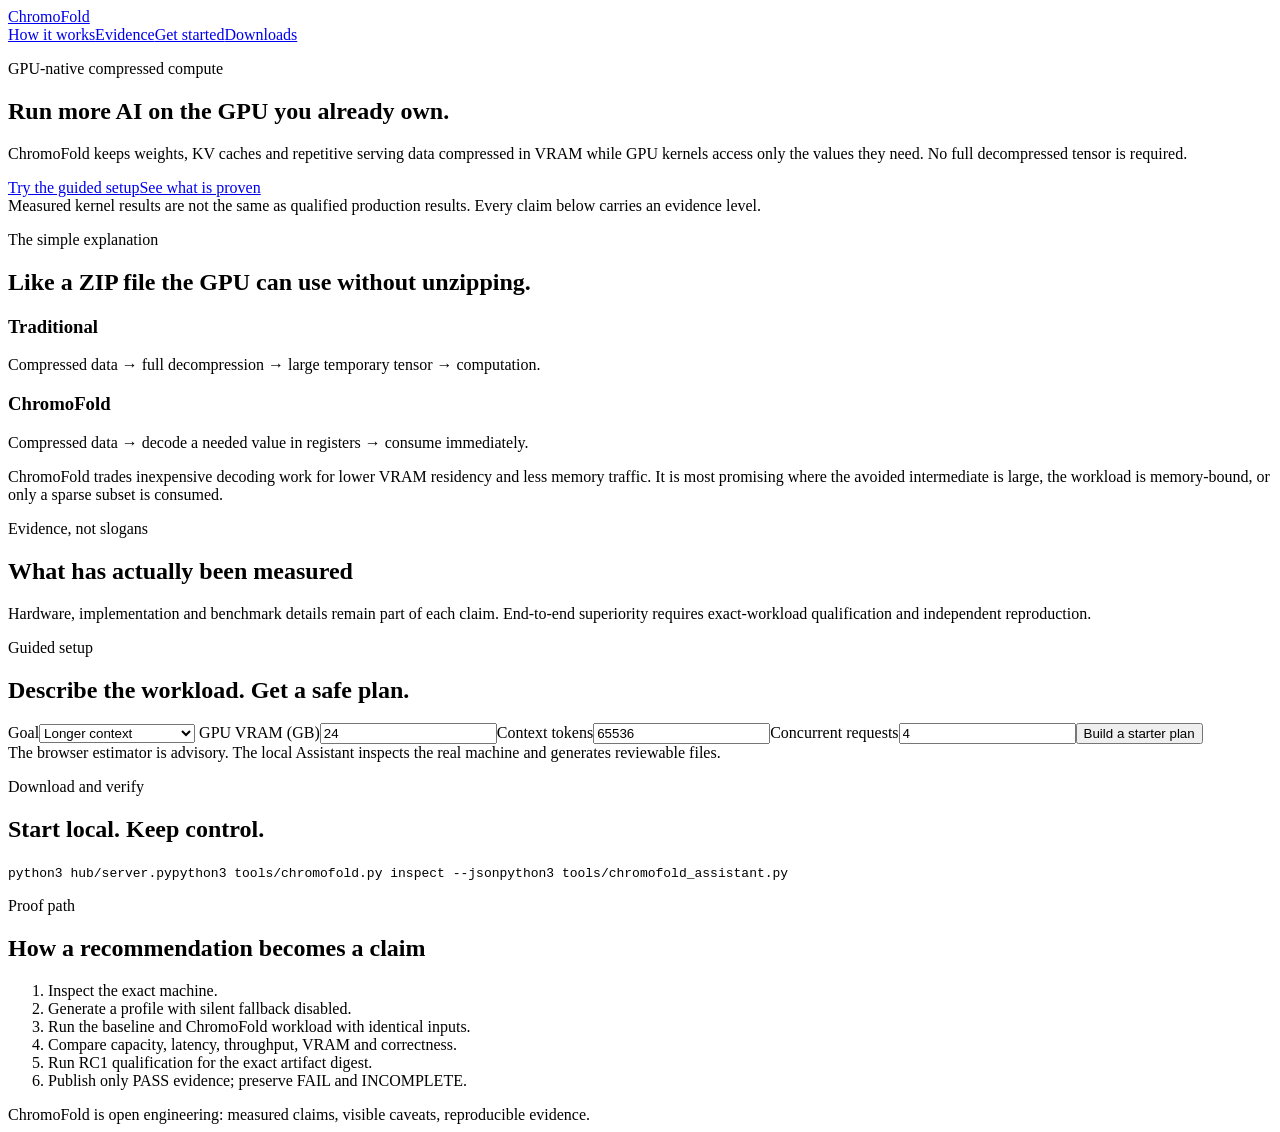
==== site/index.html @ e0634d81 "site: add public ChromoFold landing and evidence portal" ====
<!doctype html>
<html lang="en">
<head>
  <meta charset="utf-8">
  <meta name="viewport" content="width=device-width,initial-scale=1">
  <meta name="description" content="ChromoFold keeps AI-serving data compressed in GPU memory while kernels use it directly.">
  <title>ChromoFold — compressed compute for AI</title>
  <link rel="stylesheet" href="styles.css">
</head>
<body>
<header class="nav"><a class="brand" href="#top">ChromoFold</a><nav><a href="#how">How it works</a><a href="#results">Evidence</a><a href="#start">Get started</a><a href="#downloads">Downloads</a></nav></header>
<main id="top">
<section class="hero">
  <p class="eyebrow">GPU-native compressed compute</p>
  <h1>Run more AI on the GPU you already own.</h1>
  <p class="lead">ChromoFold keeps weights, KV caches and repetitive serving data compressed in VRAM while GPU kernels access only the values they need. No full decompressed tensor is required.</p>
  <div class="actions"><a class="primary" href="#start">Try the guided setup</a><a class="secondary" href="#results">See what is proven</a></div>
  <div class="boundary">Measured kernel results are not the same as qualified production results. Every claim below carries an evidence level.</div>
</section>
<section id="how" class="section">
  <p class="eyebrow">The simple explanation</p><h2>Like a ZIP file the GPU can use without unzipping.</h2>
  <div class="flow"><article><h3>Traditional</h3><p>Compressed data → full decompression → large temporary tensor → computation.</p></article><article><h3>ChromoFold</h3><p>Compressed data → decode a needed value in registers → consume immediately.</p></article></div>
  <p>ChromoFold trades inexpensive decoding work for lower VRAM residency and less memory traffic. It is most promising where the avoided intermediate is large, the workload is memory-bound, or only a sparse subset is consumed.</p>
</section>
<section id="results" class="section dark"><p class="eyebrow">Evidence, not slogans</p><h2>What has actually been measured</h2><div id="claims" class="cards"></div><p class="note">Hardware, implementation and benchmark details remain part of each claim. End-to-end superiority requires exact-workload qualification and independent reproduction.</p></section>
<section id="start" class="section"><p class="eyebrow">Guided setup</p><h2>Describe the workload. Get a safe plan.</h2><form id="estimator">
<label>Goal<select id="goal"><option value="longer-context">Longer context</option><option value="more-users">More concurrent users</option><option value="shared-prefix">Shared prompts</option><option value="balanced">Balanced</option><option value="lowest-risk">Lowest risk</option></select></label>
<label>GPU VRAM (GB)<input id="vram" type="number" min="1" value="24"></label><label>Context tokens<input id="context" type="number" min="1" value="65536"></label><label>Concurrent requests<input id="concurrency" type="number" min="1" value="4"></label><button type="submit">Build a starter plan</button></form><div id="plan" class="plan">The browser estimator is advisory. The local Assistant inspects the real machine and generates reviewable files.</div></section>
<section id="downloads" class="section"><p class="eyebrow">Download and verify</p><h2>Start local. Keep control.</h2><div id="downloads-list" class="cards"></div><div class="commands"><code>python3 hub/server.py</code><code>python3 tools/chromofold.py inspect --json</code><code>python3 tools/chromofold_assistant.py</code></div></section>
<section class="section"><p class="eyebrow">Proof path</p><h2>How a recommendation becomes a claim</h2><ol class="proof"><li>Inspect the exact machine.</li><li>Generate a profile with silent fallback disabled.</li><li>Run the baseline and ChromoFold workload with identical inputs.</li><li>Compare capacity, latency, throughput, VRAM and correctness.</li><li>Run RC1 qualification for the exact artifact digest.</li><li>Publish only PASS evidence; preserve FAIL and INCOMPLETE.</li></ol></section>
</main>
<footer>ChromoFold is open engineering: measured claims, visible caveats, reproducible evidence.</footer>
<script src="app.js" defer></script>
</body></html>
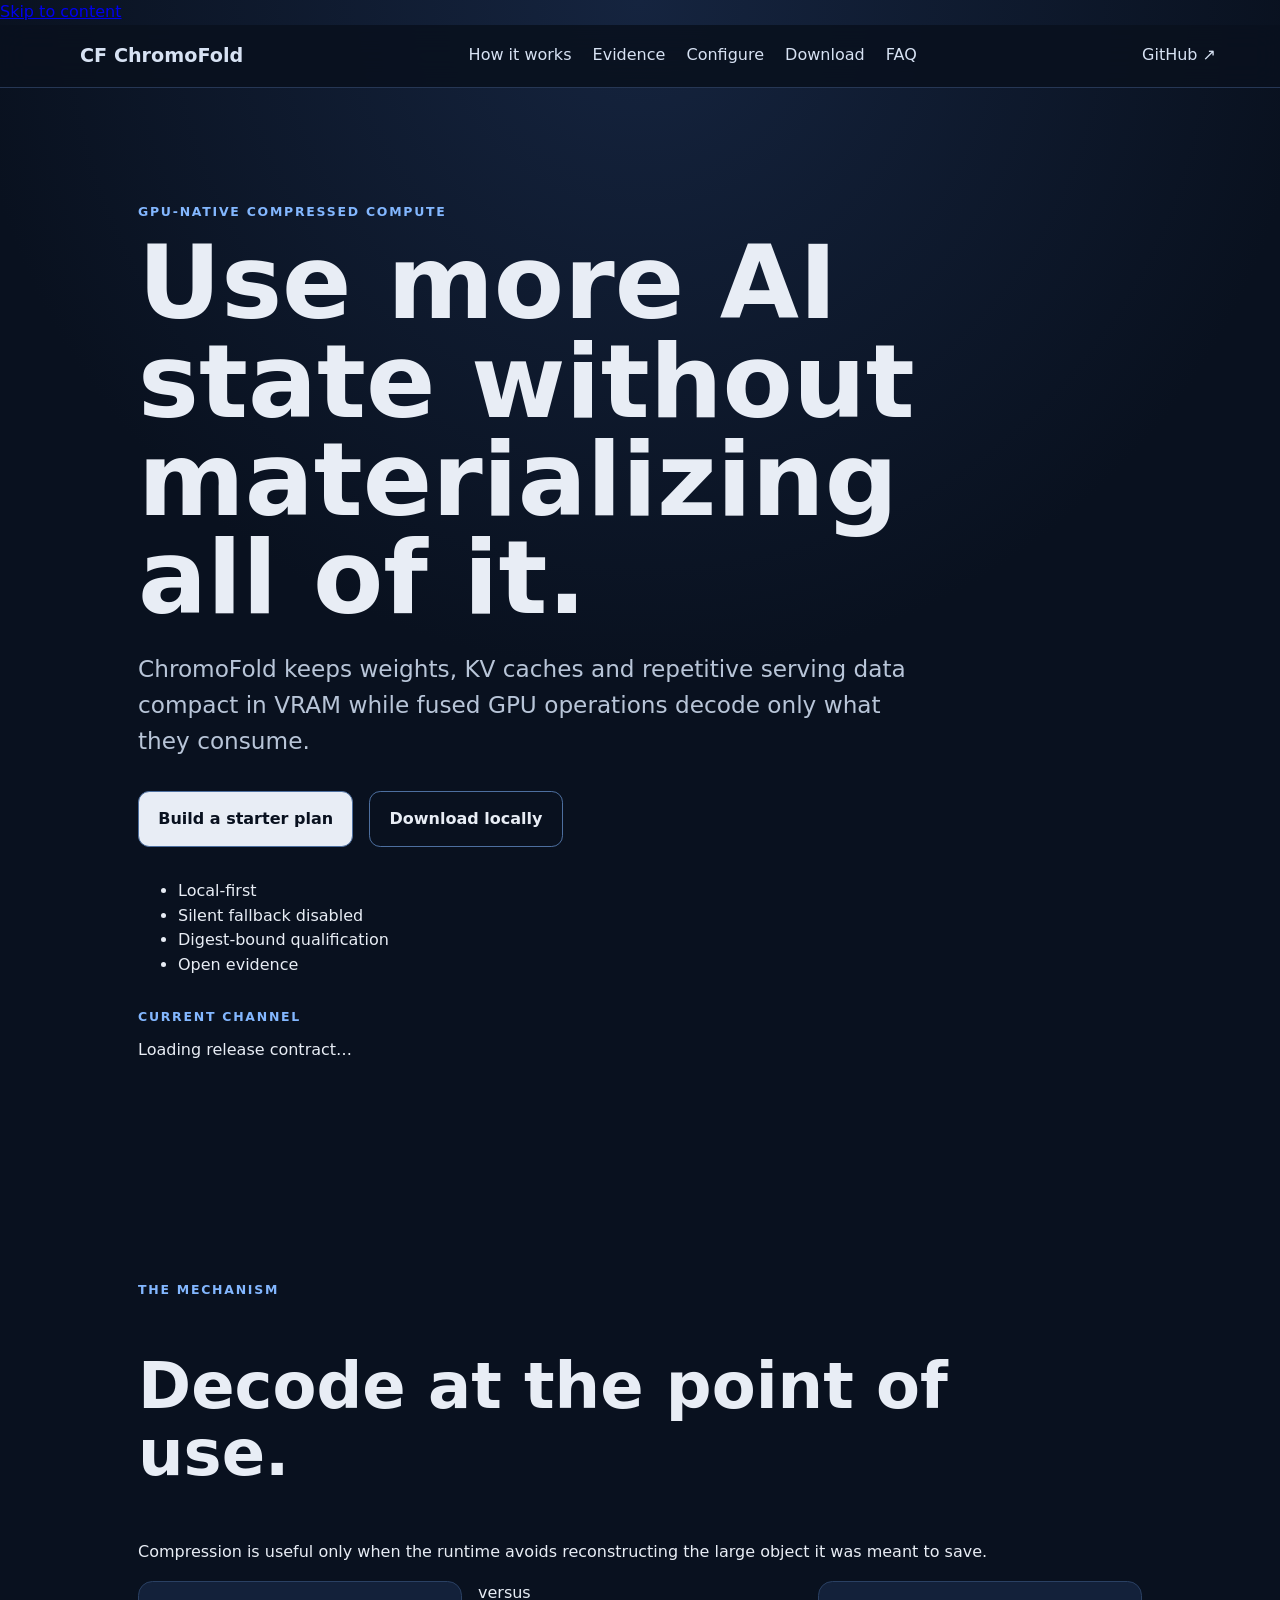
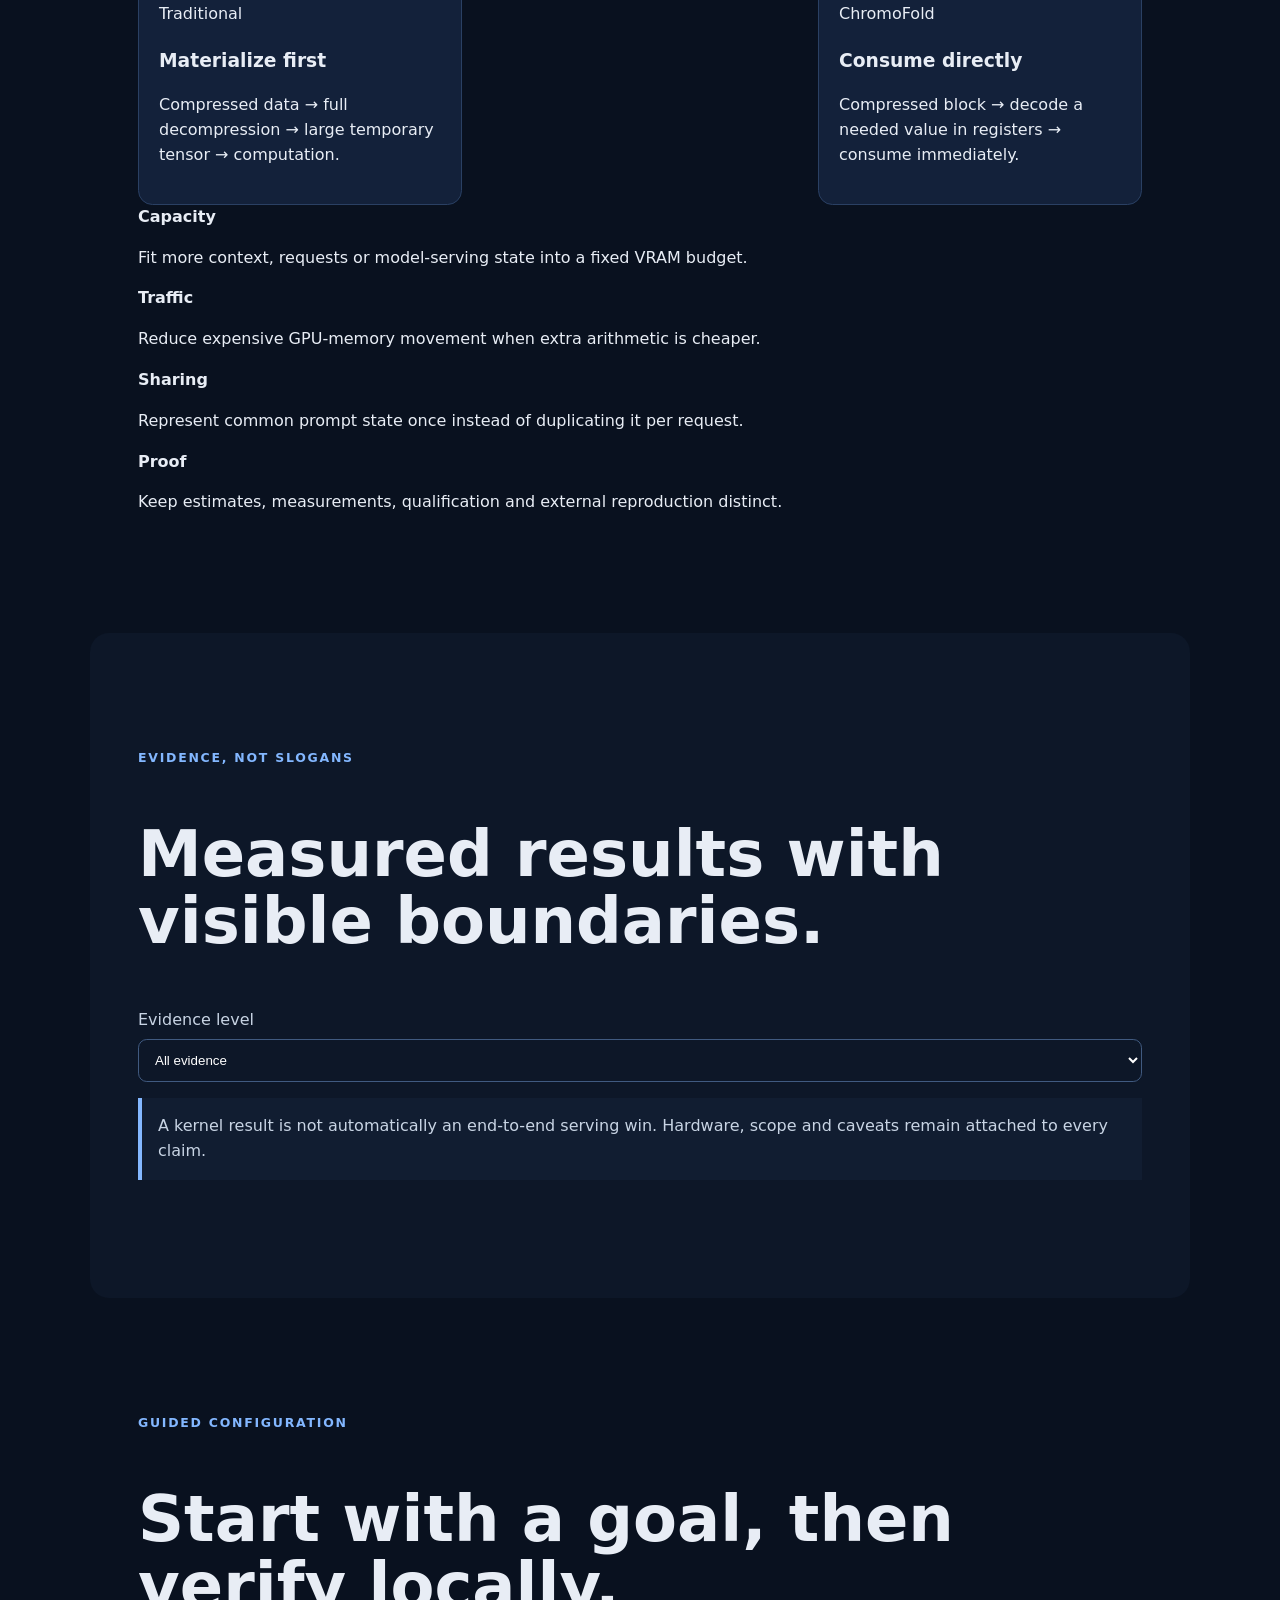
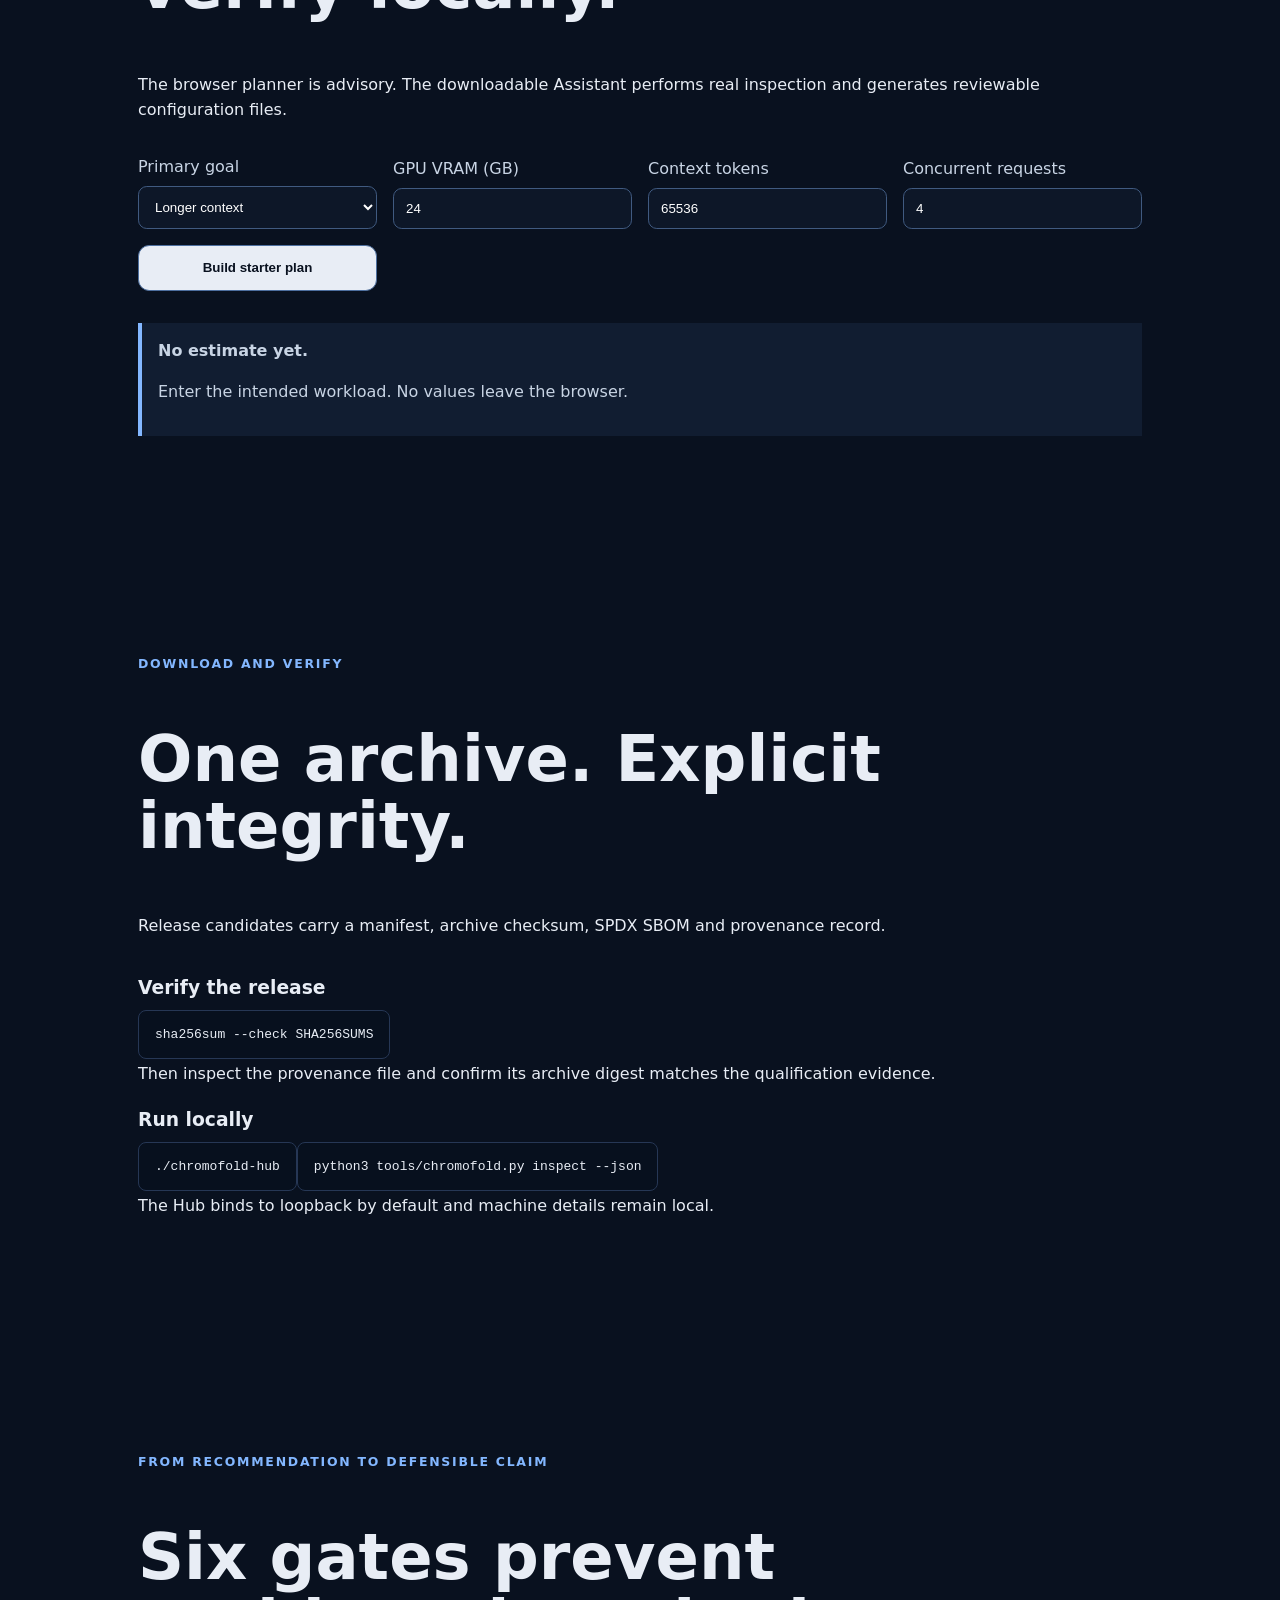
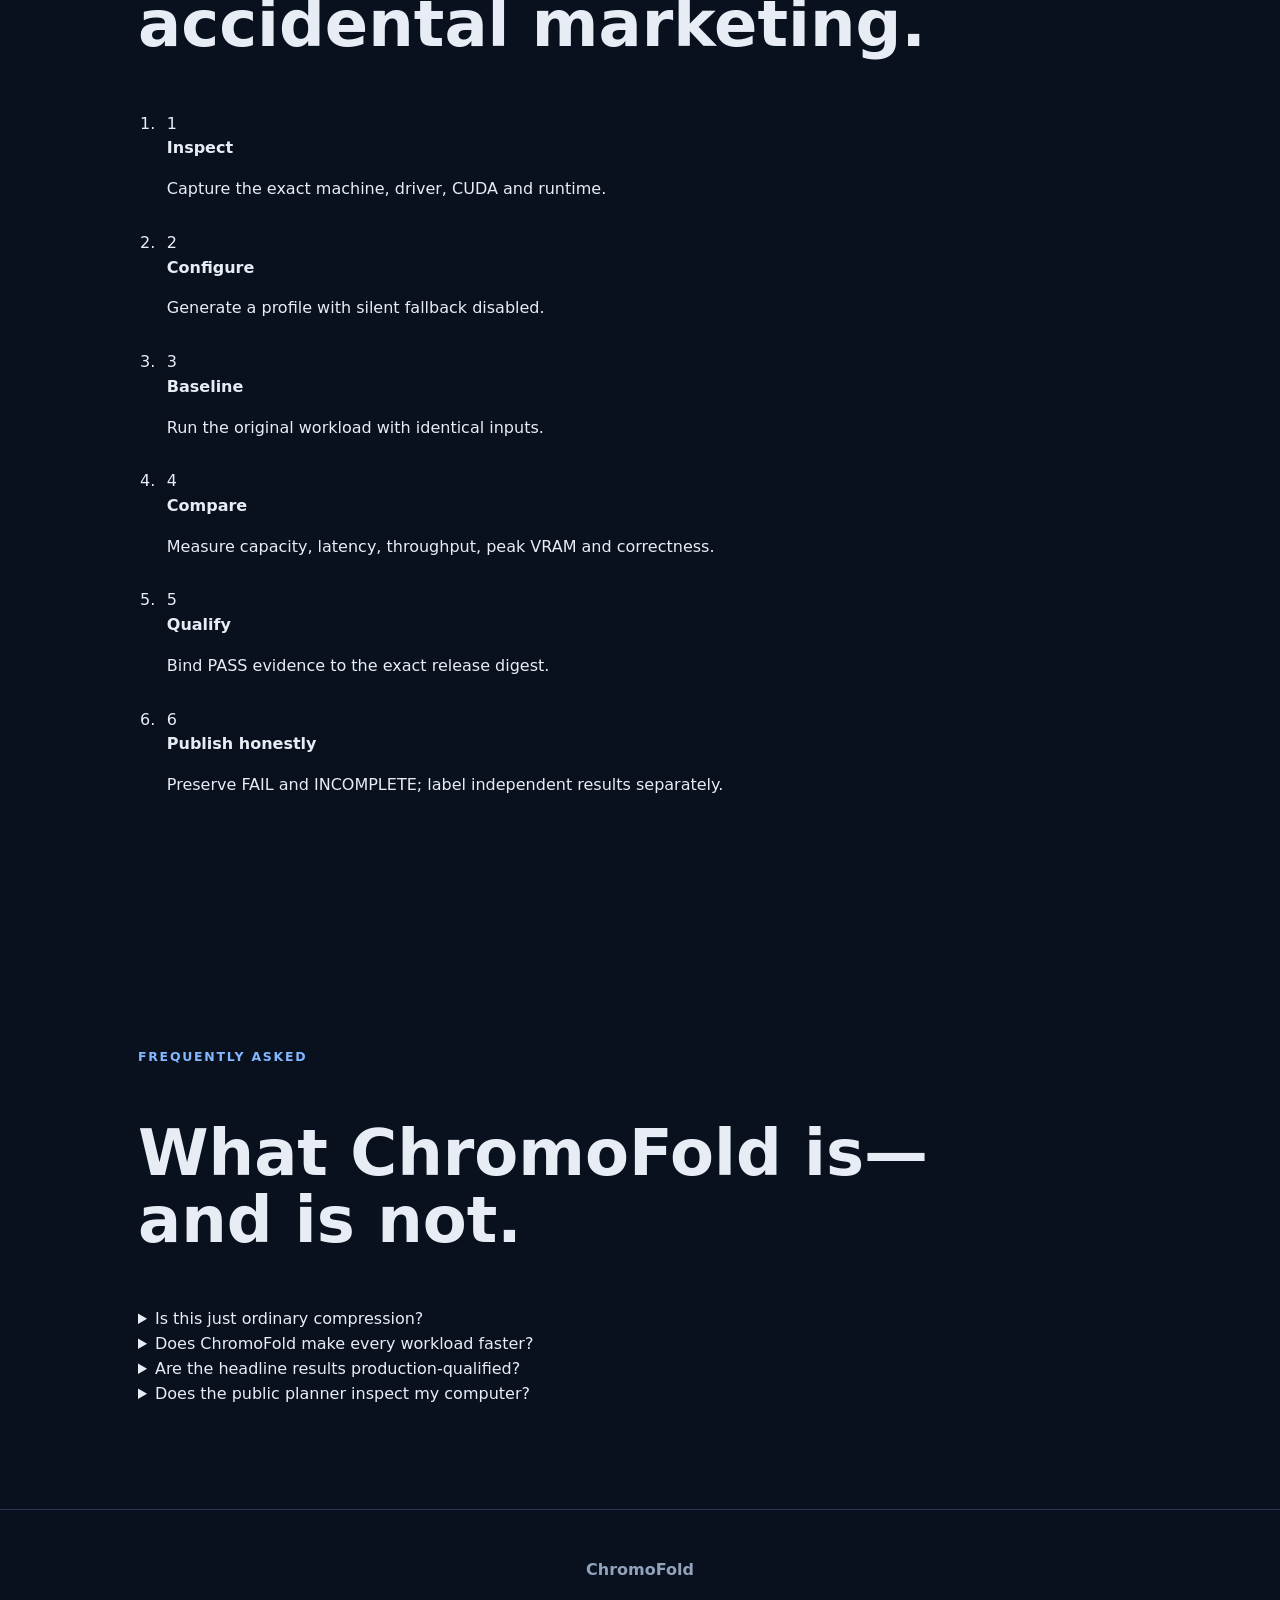
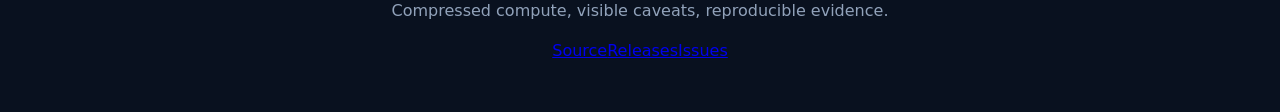
==== commit c144cebc: "Redesign public site for release and adoption readiness" ====
--- a/site/index.html
+++ b/site/index.html
@@ -3,32 +3,105 @@
 <head>
   <meta charset="utf-8">
   <meta name="viewport" content="width=device-width,initial-scale=1">
-  <meta name="description" content="ChromoFold keeps AI-serving data compressed in GPU memory while kernels use it directly.">
+  <meta name="description" content="ChromoFold is a GPU-native compressed-compute platform for inspecting, configuring and qualifying memory-efficient AI workloads.">
+  <meta name="theme-color" content="#07101c">
+  <meta property="og:title" content="ChromoFold — use compressed AI data directly on the GPU">
+  <meta property="og:description" content="Inspect your machine, choose a safe profile, generate local files, and prove whether the workload improved.">
+  <meta property="og:type" content="website">
+  <meta property="og:url" content="https://cyberpunk042.github.io/chromoFold/">
   <title>ChromoFold — compressed compute for AI</title>
+  <link rel="canonical" href="https://cyberpunk042.github.io/chromoFold/">
   <link rel="stylesheet" href="styles.css">
 </head>
 <body>
-<header class="nav"><a class="brand" href="#top">ChromoFold</a><nav><a href="#how">How it works</a><a href="#results">Evidence</a><a href="#start">Get started</a><a href="#downloads">Downloads</a></nav></header>
-<main id="top">
-<section class="hero">
-  <p class="eyebrow">GPU-native compressed compute</p>
-  <h1>Run more AI on the GPU you already own.</h1>
-  <p class="lead">ChromoFold keeps weights, KV caches and repetitive serving data compressed in VRAM while GPU kernels access only the values they need. No full decompressed tensor is required.</p>
-  <div class="actions"><a class="primary" href="#start">Try the guided setup</a><a class="secondary" href="#results">See what is proven</a></div>
-  <div class="boundary">Measured kernel results are not the same as qualified production results. Every claim below carries an evidence level.</div>
+<a class="skip" href="#content">Skip to content</a>
+<header class="nav">
+  <a class="brand" href="#top"><span class="mark">CF</span> ChromoFold</a>
+  <nav aria-label="Primary navigation">
+    <a href="#how">How it works</a>
+    <a href="#results">Evidence</a>
+    <a href="#start">Configure</a>
+    <a href="#downloads">Download</a>
+    <a href="#faq">FAQ</a>
+  </nav>
+  <a class="github" href="https://github.com/cyberpunk042/chromoFold">GitHub ↗</a>
+</header>
+<main id="content">
+<section id="top" class="hero">
+  <div class="hero-copy">
+    <p class="eyebrow">GPU-native compressed compute</p>
+    <h1>Use more AI state without materializing all of it.</h1>
+    <p class="lead">ChromoFold keeps weights, KV caches and repetitive serving data compact in VRAM while fused GPU operations decode only what they consume.</p>
+    <div class="actions">
+      <a class="primary" href="#start">Build a starter plan</a>
+      <a class="secondary" href="#downloads">Download locally</a>
+    </div>
+    <ul class="trust-row" aria-label="Project principles">
+      <li>Local-first</li><li>Silent fallback disabled</li><li>Digest-bound qualification</li><li>Open evidence</li>
+    </ul>
+  </div>
+  <aside class="status-panel" aria-label="Release status">
+    <p class="eyebrow">Current channel</p>
+    <div id="release-status">Loading release contract…</div>
+  </aside>
 </section>
+
 <section id="how" class="section">
-  <p class="eyebrow">The simple explanation</p><h2>Like a ZIP file the GPU can use without unzipping.</h2>
-  <div class="flow"><article><h3>Traditional</h3><p>Compressed data → full decompression → large temporary tensor → computation.</p></article><article><h3>ChromoFold</h3><p>Compressed data → decode a needed value in registers → consume immediately.</p></article></div>
-  <p>ChromoFold trades inexpensive decoding work for lower VRAM residency and less memory traffic. It is most promising where the avoided intermediate is large, the workload is memory-bound, or only a sparse subset is consumed.</p>
+  <div class="section-head"><div><p class="eyebrow">The mechanism</p><h2>Decode at the point of use.</h2></div><p>Compression is useful only when the runtime avoids reconstructing the large object it was meant to save.</p></div>
+  <div class="flow">
+    <article class="flow-card muted"><span>Traditional</span><h3>Materialize first</h3><p>Compressed data → full decompression → large temporary tensor → computation.</p></article>
+    <div class="arrow" aria-hidden="true">versus</div>
+    <article class="flow-card accent"><span>ChromoFold</span><h3>Consume directly</h3><p>Compressed block → decode a needed value in registers → consume immediately.</p></article>
+  </div>
+  <div class="principles">
+    <article><strong>Capacity</strong><p>Fit more context, requests or model-serving state into a fixed VRAM budget.</p></article>
+    <article><strong>Traffic</strong><p>Reduce expensive GPU-memory movement when extra arithmetic is cheaper.</p></article>
+    <article><strong>Sharing</strong><p>Represent common prompt state once instead of duplicating it per request.</p></article>
+    <article><strong>Proof</strong><p>Keep estimates, measurements, qualification and external reproduction distinct.</p></article>
+  </div>
 </section>
-<section id="results" class="section dark"><p class="eyebrow">Evidence, not slogans</p><h2>What has actually been measured</h2><div id="claims" class="cards"></div><p class="note">Hardware, implementation and benchmark details remain part of each claim. End-to-end superiority requires exact-workload qualification and independent reproduction.</p></section>
-<section id="start" class="section"><p class="eyebrow">Guided setup</p><h2>Describe the workload. Get a safe plan.</h2><form id="estimator">
-<label>Goal<select id="goal"><option value="longer-context">Longer context</option><option value="more-users">More concurrent users</option><option value="shared-prefix">Shared prompts</option><option value="balanced">Balanced</option><option value="lowest-risk">Lowest risk</option></select></label>
-<label>GPU VRAM (GB)<input id="vram" type="number" min="1" value="24"></label><label>Context tokens<input id="context" type="number" min="1" value="65536"></label><label>Concurrent requests<input id="concurrency" type="number" min="1" value="4"></label><button type="submit">Build a starter plan</button></form><div id="plan" class="plan">The browser estimator is advisory. The local Assistant inspects the real machine and generates reviewable files.</div></section>
-<section id="downloads" class="section"><p class="eyebrow">Download and verify</p><h2>Start local. Keep control.</h2><div id="downloads-list" class="cards"></div><div class="commands"><code>python3 hub/server.py</code><code>python3 tools/chromofold.py inspect --json</code><code>python3 tools/chromofold_assistant.py</code></div></section>
-<section class="section"><p class="eyebrow">Proof path</p><h2>How a recommendation becomes a claim</h2><ol class="proof"><li>Inspect the exact machine.</li><li>Generate a profile with silent fallback disabled.</li><li>Run the baseline and ChromoFold workload with identical inputs.</li><li>Compare capacity, latency, throughput, VRAM and correctness.</li><li>Run RC1 qualification for the exact artifact digest.</li><li>Publish only PASS evidence; preserve FAIL and INCOMPLETE.</li></ol></section>
+
+<section id="results" class="section dark">
+  <div class="section-head"><div><p class="eyebrow">Evidence, not slogans</p><h2>Measured results with visible boundaries.</h2></div><label class="filter">Evidence level<select id="evidence-filter"><option value="all">All evidence</option><option value="measured">Measured</option><option value="qualified">Qualified</option><option value="independently-reproduced">Independently reproduced</option></select></label></div>
+  <div id="claims" class="cards"></div>
+  <p class="note">A kernel result is not automatically an end-to-end serving win. Hardware, scope and caveats remain attached to every claim.</p>
+</section>
+
+<section id="start" class="section">
+  <div class="section-head"><div><p class="eyebrow">Guided configuration</p><h2>Start with a goal, then verify locally.</h2></div><p>The browser planner is advisory. The downloadable Assistant performs real inspection and generates reviewable configuration files.</p></div>
+  <form id="estimator">
+    <label>Primary goal<select id="goal"><option value="longer-context">Longer context</option><option value="more-users">More concurrent users</option><option value="shared-prefix">Shared prompts</option><option value="balanced">Balanced</option><option value="lowest-risk">Lowest risk</option></select></label>
+    <label>GPU VRAM (GB)<input id="vram" type="number" min="1" max="1024" value="24" required></label>
+    <label>Context tokens<input id="context" type="number" min="1" value="65536" required></label>
+    <label>Concurrent requests<input id="concurrency" type="number" min="1" value="4" required></label>
+    <button type="submit">Build starter plan</button>
+  </form>
+  <div id="plan" class="plan"><strong>No estimate yet.</strong><p>Enter the intended workload. No values leave the browser.</p></div>
+</section>
+
+<section id="downloads" class="section">
+  <div class="section-head"><div><p class="eyebrow">Download and verify</p><h2>One archive. Explicit integrity.</h2></div><p>Release candidates carry a manifest, archive checksum, SPDX SBOM and provenance record.</p></div>
+  <div id="downloads-list" class="cards"></div>
+  <div class="verification">
+    <div><h3>Verify the release</h3><code>sha256sum --check SHA256SUMS</code><p>Then inspect the provenance file and confirm its archive digest matches the qualification evidence.</p></div>
+    <div><h3>Run locally</h3><code>./chromofold-hub</code><code>python3 tools/chromofold.py inspect --json</code><p>The Hub binds to loopback by default and machine details remain local.</p></div>
+  </div>
+</section>
+
+<section class="section proof-section">
+  <p class="eyebrow">From recommendation to defensible claim</p><h2>Six gates prevent accidental marketing.</h2>
+  <ol class="proof"><li><span>1</span><div><strong>Inspect</strong><p>Capture the exact machine, driver, CUDA and runtime.</p></div></li><li><span>2</span><div><strong>Configure</strong><p>Generate a profile with silent fallback disabled.</p></div></li><li><span>3</span><div><strong>Baseline</strong><p>Run the original workload with identical inputs.</p></div></li><li><span>4</span><div><strong>Compare</strong><p>Measure capacity, latency, throughput, peak VRAM and correctness.</p></div></li><li><span>5</span><div><strong>Qualify</strong><p>Bind PASS evidence to the exact release digest.</p></div></li><li><span>6</span><div><strong>Publish honestly</strong><p>Preserve FAIL and INCOMPLETE; label independent results separately.</p></div></li></ol>
+</section>
+
+<section id="faq" class="section faq">
+  <p class="eyebrow">Frequently asked</p><h2>What ChromoFold is—and is not.</h2>
+  <details><summary>Is this just ordinary compression?</summary><p>No. The central goal is to keep selected serving data compact while the consuming GPU operation decodes values at use time, avoiding a full temporary tensor.</p></details>
+  <details><summary>Does ChromoFold make every workload faster?</summary><p>No. It targets memory-bound, capacity-bound, sparse and highly repetitive workloads. Decode overhead can lose when avoided data is small or the kernel is compute-bound.</p></details>
+  <details><summary>Are the headline results production-qualified?</summary><p>The public registry currently labels repository kernel benchmarks as measured. Production claims require exact-runtime, exact-digest hardware qualification.</p></details>
+  <details><summary>Does the public planner inspect my computer?</summary><p>No. It runs entirely in the browser. Real machine inspection is performed only by the downloaded local CLI and Hub.</p></details>
+</section>
 </main>
-<footer>ChromoFold is open engineering: measured claims, visible caveats, reproducible evidence.</footer>
+<footer><div><strong>ChromoFold</strong><p>Compressed compute, visible caveats, reproducible evidence.</p></div><div><a href="https://github.com/cyberpunk042/chromoFold">Source</a><a href="https://github.com/cyberpunk042/chromoFold/releases">Releases</a><a href="https://github.com/cyberpunk042/chromoFold/issues">Issues</a></div></footer>
 <script src="app.js" defer></script>
-</body></html>+</body>
+</html>
--- a/site/styles.css
+++ b/site/styles.css
@@ -0,0 +1 @@
+:root{font-family:Inter,ui-sans-serif,system-ui,sans-serif;color:#e8edf5;background:#09111f;line-height:1.55}*{box-sizing:border-box}body{margin:0;background:radial-gradient(circle at top,#15243f 0,#09111f 42rem);color:#e8edf5}.nav{position:sticky;top:0;z-index:3;display:flex;justify-content:space-between;align-items:center;padding:1rem clamp(1rem,5vw,5rem);background:rgba(9,17,31,.9);backdrop-filter:blur(14px);border-bottom:1px solid #263755}.nav a{color:#d7e2f3;text-decoration:none;margin-left:1rem}.brand{font-weight:800;font-size:1.2rem}.hero,.section{max-width:1100px;margin:auto;padding:clamp(4rem,8vw,7rem) clamp(1.2rem,4vw,3rem)}.hero{min-height:72vh;display:flex;flex-direction:column;justify-content:center}.eyebrow{text-transform:uppercase;letter-spacing:.14em;font-size:.78rem;color:#83b7ff;font-weight:700}.hero h1{font-size:clamp(3rem,8vw,6.7rem);line-height:.96;max-width:900px;margin:.4rem 0 1.5rem}.lead{font-size:clamp(1.15rem,2vw,1.45rem);max-width:800px;color:#b8c5d8}.actions{display:flex;gap:1rem;flex-wrap:wrap;margin:2rem 0}.actions a,button{border-radius:.7rem;padding:.9rem 1.2rem;font-weight:700;text-decoration:none;border:1px solid #4d6f9f}.primary,button{background:#e8edf5;color:#09111f}.secondary{color:#e8edf5}.boundary,.plan,.note{padding:1rem;border-left:4px solid #83b7ff;background:#111d31;color:#c8d4e4}.section h2{font-size:clamp(2rem,5vw,4rem);line-height:1.05;max-width:850px}.dark{background:#0d1728;border-radius:1.2rem}.flow,.cards{display:grid;grid-template-columns:repeat(auto-fit,minmax(230px,1fr));gap:1rem}.flow article,.card{padding:1.25rem;background:#13213a;border:1px solid #2a4063;border-radius:.9rem}.card .level{display:inline-block;padding:.2rem .55rem;border-radius:999px;background:#213a60;color:#9dc4ff;font-size:.78rem;font-weight:700}.card strong{font-size:1.55rem;display:block;margin:.4rem 0}form{display:grid;grid-template-columns:repeat(auto-fit,minmax(210px,1fr));gap:1rem;align-items:end;margin:2rem 0}label{display:flex;flex-direction:column;gap:.4rem;color:#c8d4e4}input,select{padding:.75rem;border-radius:.55rem;border:1px solid #405a80;background:#0d1728;color:#fff}.commands{display:flex;flex-direction:column;gap:.75rem;margin-top:1.5rem}code{padding:1rem;background:#07101e;border:1px solid #263755;border-radius:.5rem;overflow:auto}.proof{display:grid;gap:.8rem;padding-left:1.4rem}.proof li{padding-left:.4rem}footer{padding:3rem;text-align:center;color:#91a2ba;border-top:1px solid #263755}@media(max-width:700px){.nav nav{display:none}.hero{min-height:auto}.hero h1{font-size:3.2rem}}
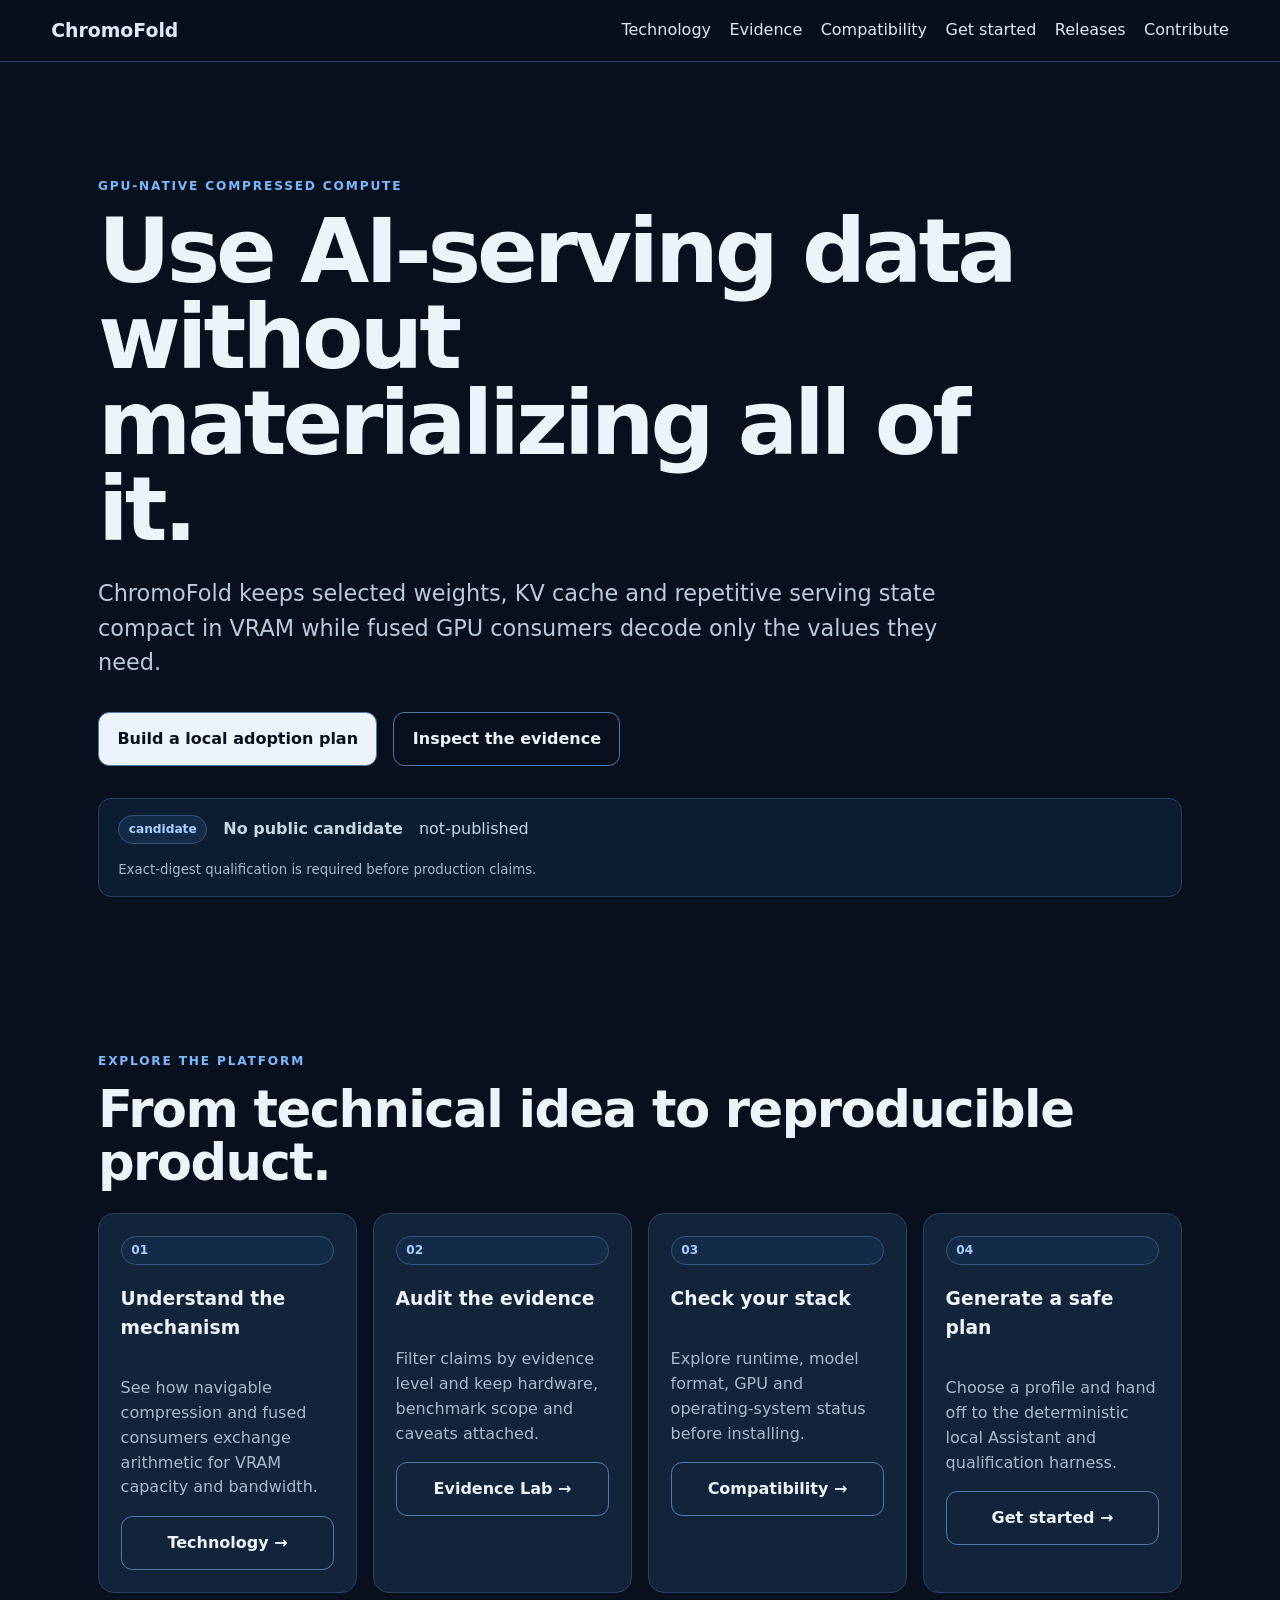
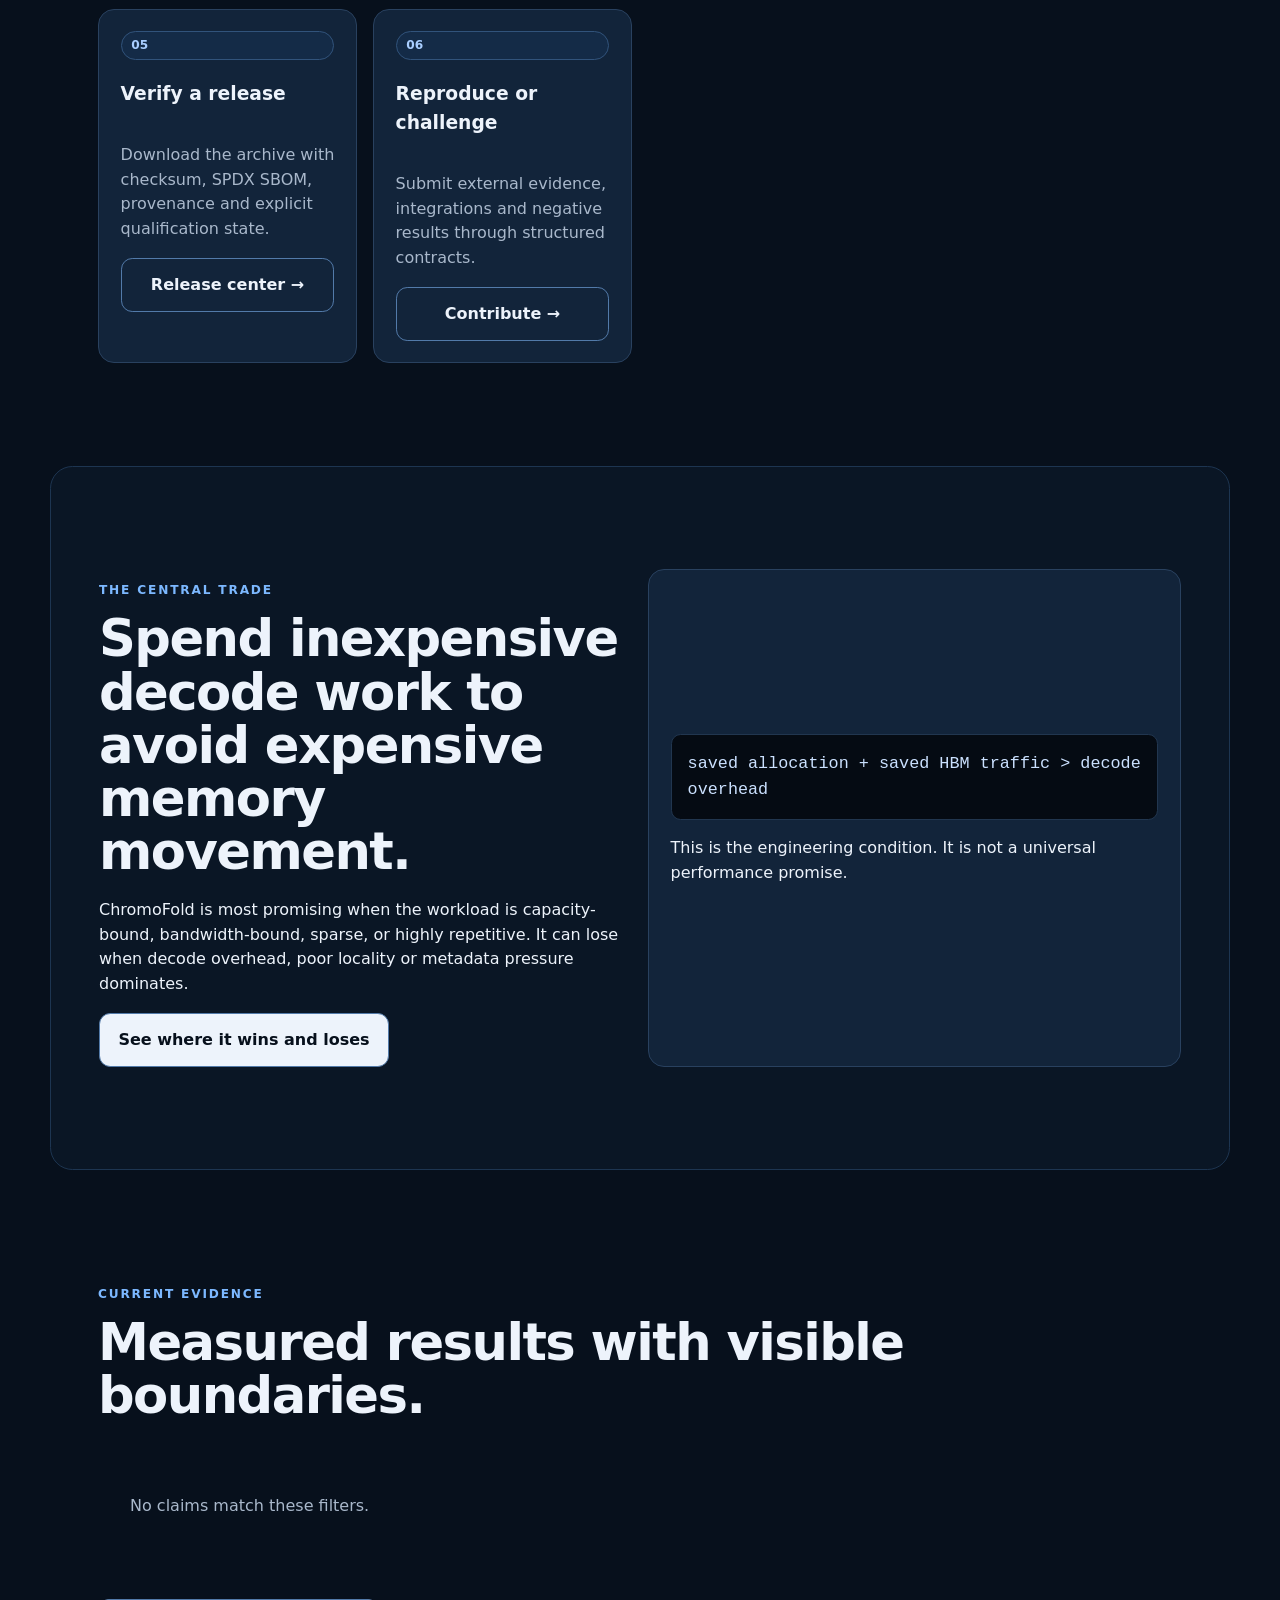
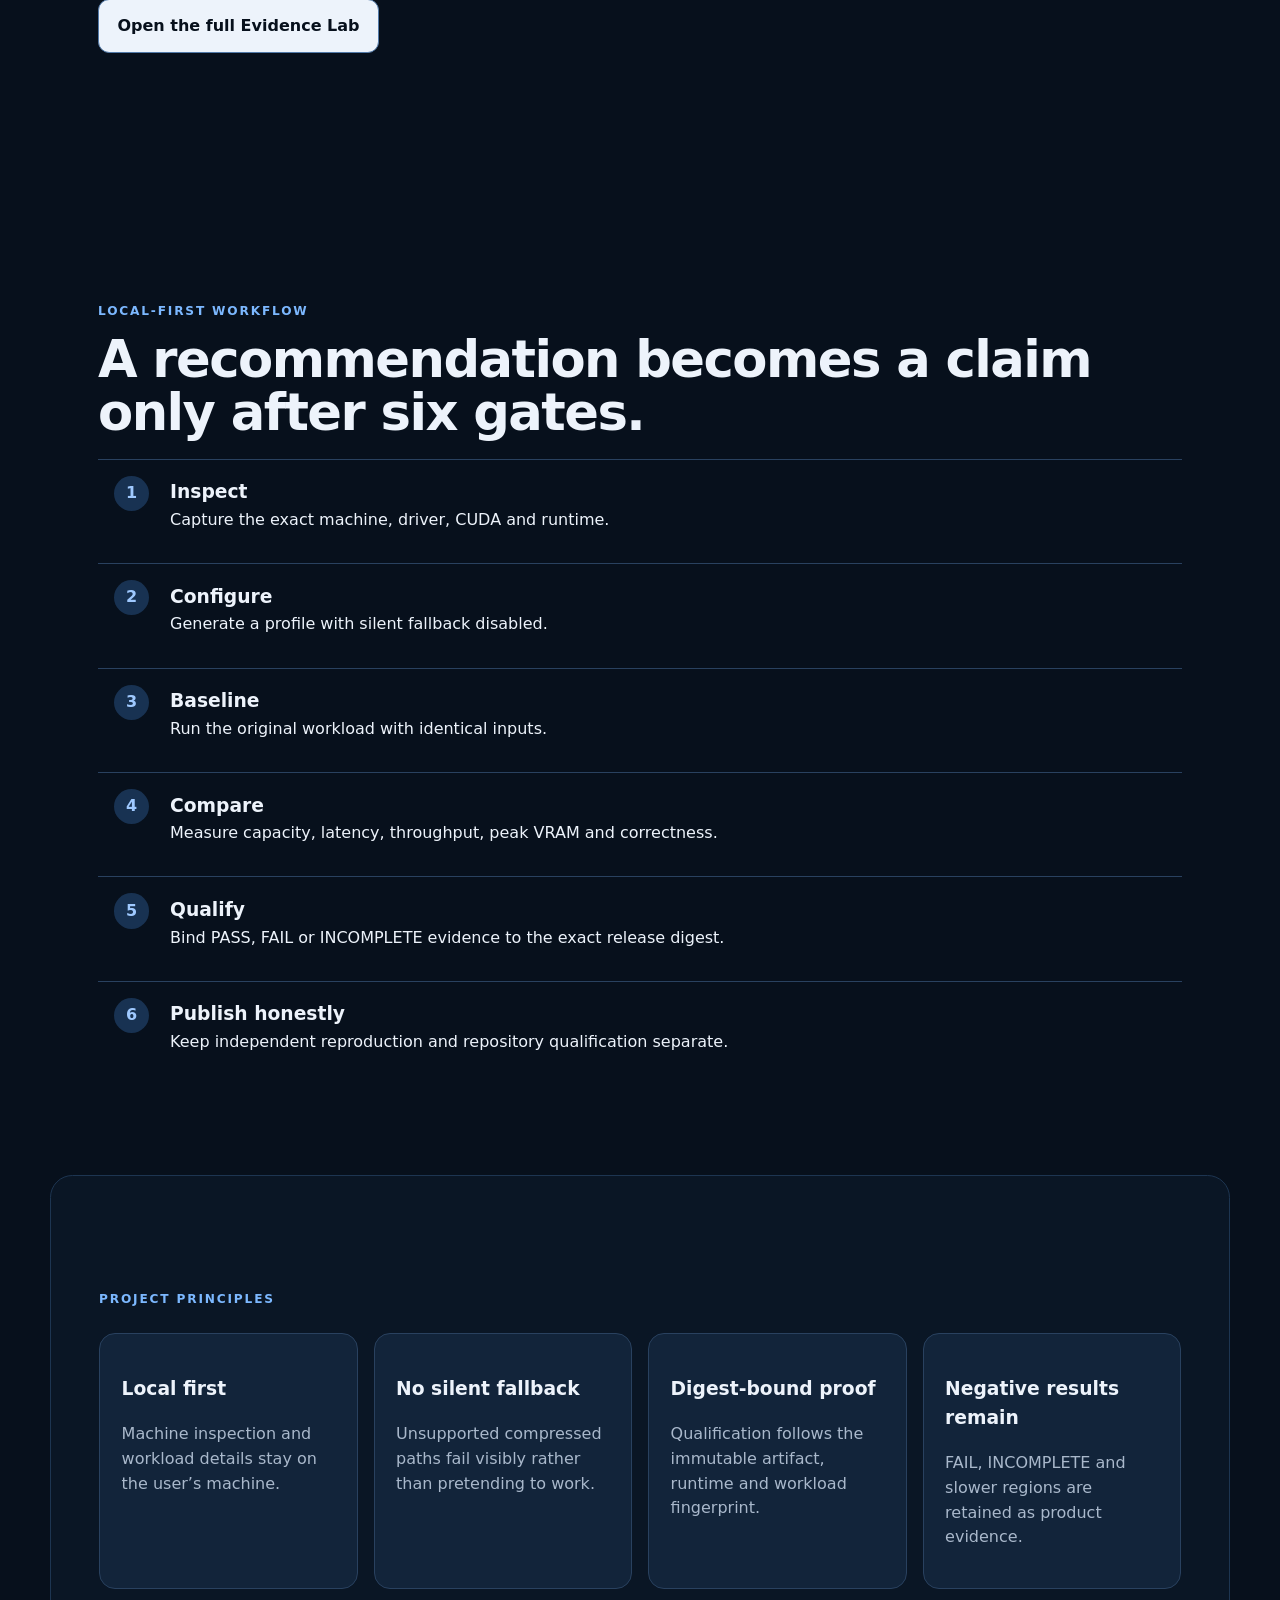
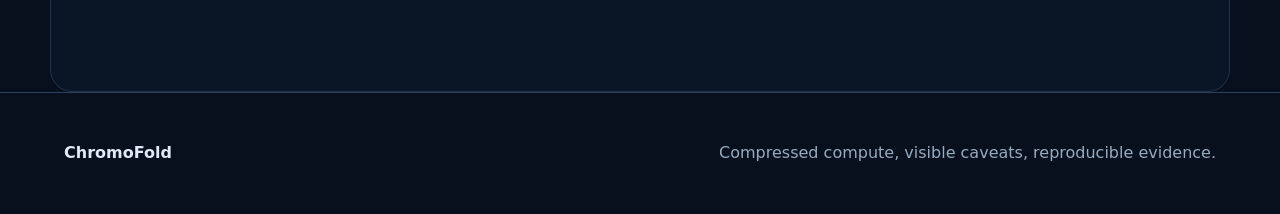
==== commit 4b834160: "site: turn landing page into product portal home" ====
--- a/site/index.html
+++ b/site/index.html
@@ -1,107 +1,10 @@
 <!doctype html>
-<html lang="en">
-<head>
-  <meta charset="utf-8">
-  <meta name="viewport" content="width=device-width,initial-scale=1">
-  <meta name="description" content="ChromoFold is a GPU-native compressed-compute platform for inspecting, configuring and qualifying memory-efficient AI workloads.">
-  <meta name="theme-color" content="#07101c">
-  <meta property="og:title" content="ChromoFold — use compressed AI data directly on the GPU">
-  <meta property="og:description" content="Inspect your machine, choose a safe profile, generate local files, and prove whether the workload improved.">
-  <meta property="og:type" content="website">
-  <meta property="og:url" content="https://cyberpunk042.github.io/chromoFold/">
-  <title>ChromoFold — compressed compute for AI</title>
-  <link rel="canonical" href="https://cyberpunk042.github.io/chromoFold/">
-  <link rel="stylesheet" href="styles.css">
-</head>
-<body>
-<a class="skip" href="#content">Skip to content</a>
-<header class="nav">
-  <a class="brand" href="#top"><span class="mark">CF</span> ChromoFold</a>
-  <nav aria-label="Primary navigation">
-    <a href="#how">How it works</a>
-    <a href="#results">Evidence</a>
-    <a href="#start">Configure</a>
-    <a href="#downloads">Download</a>
-    <a href="#faq">FAQ</a>
-  </nav>
-  <a class="github" href="https://github.com/cyberpunk042/chromoFold">GitHub ↗</a>
-</header>
-<main id="content">
-<section id="top" class="hero">
-  <div class="hero-copy">
-    <p class="eyebrow">GPU-native compressed compute</p>
-    <h1>Use more AI state without materializing all of it.</h1>
-    <p class="lead">ChromoFold keeps weights, KV caches and repetitive serving data compact in VRAM while fused GPU operations decode only what they consume.</p>
-    <div class="actions">
-      <a class="primary" href="#start">Build a starter plan</a>
-      <a class="secondary" href="#downloads">Download locally</a>
-    </div>
-    <ul class="trust-row" aria-label="Project principles">
-      <li>Local-first</li><li>Silent fallback disabled</li><li>Digest-bound qualification</li><li>Open evidence</li>
-    </ul>
-  </div>
-  <aside class="status-panel" aria-label="Release status">
-    <p class="eyebrow">Current channel</p>
-    <div id="release-status">Loading release contract…</div>
-  </aside>
-</section>
-
-<section id="how" class="section">
-  <div class="section-head"><div><p class="eyebrow">The mechanism</p><h2>Decode at the point of use.</h2></div><p>Compression is useful only when the runtime avoids reconstructing the large object it was meant to save.</p></div>
-  <div class="flow">
-    <article class="flow-card muted"><span>Traditional</span><h3>Materialize first</h3><p>Compressed data → full decompression → large temporary tensor → computation.</p></article>
-    <div class="arrow" aria-hidden="true">versus</div>
-    <article class="flow-card accent"><span>ChromoFold</span><h3>Consume directly</h3><p>Compressed block → decode a needed value in registers → consume immediately.</p></article>
-  </div>
-  <div class="principles">
-    <article><strong>Capacity</strong><p>Fit more context, requests or model-serving state into a fixed VRAM budget.</p></article>
-    <article><strong>Traffic</strong><p>Reduce expensive GPU-memory movement when extra arithmetic is cheaper.</p></article>
-    <article><strong>Sharing</strong><p>Represent common prompt state once instead of duplicating it per request.</p></article>
-    <article><strong>Proof</strong><p>Keep estimates, measurements, qualification and external reproduction distinct.</p></article>
-  </div>
-</section>
-
-<section id="results" class="section dark">
-  <div class="section-head"><div><p class="eyebrow">Evidence, not slogans</p><h2>Measured results with visible boundaries.</h2></div><label class="filter">Evidence level<select id="evidence-filter"><option value="all">All evidence</option><option value="measured">Measured</option><option value="qualified">Qualified</option><option value="independently-reproduced">Independently reproduced</option></select></label></div>
-  <div id="claims" class="cards"></div>
-  <p class="note">A kernel result is not automatically an end-to-end serving win. Hardware, scope and caveats remain attached to every claim.</p>
-</section>
-
-<section id="start" class="section">
-  <div class="section-head"><div><p class="eyebrow">Guided configuration</p><h2>Start with a goal, then verify locally.</h2></div><p>The browser planner is advisory. The downloadable Assistant performs real inspection and generates reviewable configuration files.</p></div>
-  <form id="estimator">
-    <label>Primary goal<select id="goal"><option value="longer-context">Longer context</option><option value="more-users">More concurrent users</option><option value="shared-prefix">Shared prompts</option><option value="balanced">Balanced</option><option value="lowest-risk">Lowest risk</option></select></label>
-    <label>GPU VRAM (GB)<input id="vram" type="number" min="1" max="1024" value="24" required></label>
-    <label>Context tokens<input id="context" type="number" min="1" value="65536" required></label>
-    <label>Concurrent requests<input id="concurrency" type="number" min="1" value="4" required></label>
-    <button type="submit">Build starter plan</button>
-  </form>
-  <div id="plan" class="plan"><strong>No estimate yet.</strong><p>Enter the intended workload. No values leave the browser.</p></div>
-</section>
-
-<section id="downloads" class="section">
-  <div class="section-head"><div><p class="eyebrow">Download and verify</p><h2>One archive. Explicit integrity.</h2></div><p>Release candidates carry a manifest, archive checksum, SPDX SBOM and provenance record.</p></div>
-  <div id="downloads-list" class="cards"></div>
-  <div class="verification">
-    <div><h3>Verify the release</h3><code>sha256sum --check SHA256SUMS</code><p>Then inspect the provenance file and confirm its archive digest matches the qualification evidence.</p></div>
-    <div><h3>Run locally</h3><code>./chromofold-hub</code><code>python3 tools/chromofold.py inspect --json</code><p>The Hub binds to loopback by default and machine details remain local.</p></div>
-  </div>
-</section>
-
-<section class="section proof-section">
-  <p class="eyebrow">From recommendation to defensible claim</p><h2>Six gates prevent accidental marketing.</h2>
-  <ol class="proof"><li><span>1</span><div><strong>Inspect</strong><p>Capture the exact machine, driver, CUDA and runtime.</p></div></li><li><span>2</span><div><strong>Configure</strong><p>Generate a profile with silent fallback disabled.</p></div></li><li><span>3</span><div><strong>Baseline</strong><p>Run the original workload with identical inputs.</p></div></li><li><span>4</span><div><strong>Compare</strong><p>Measure capacity, latency, throughput, peak VRAM and correctness.</p></div></li><li><span>5</span><div><strong>Qualify</strong><p>Bind PASS evidence to the exact release digest.</p></div></li><li><span>6</span><div><strong>Publish honestly</strong><p>Preserve FAIL and INCOMPLETE; label independent results separately.</p></div></li></ol>
-</section>
-
-<section id="faq" class="section faq">
-  <p class="eyebrow">Frequently asked</p><h2>What ChromoFold is—and is not.</h2>
-  <details><summary>Is this just ordinary compression?</summary><p>No. The central goal is to keep selected serving data compact while the consuming GPU operation decodes values at use time, avoiding a full temporary tensor.</p></details>
-  <details><summary>Does ChromoFold make every workload faster?</summary><p>No. It targets memory-bound, capacity-bound, sparse and highly repetitive workloads. Decode overhead can lose when avoided data is small or the kernel is compute-bound.</p></details>
-  <details><summary>Are the headline results production-qualified?</summary><p>The public registry currently labels repository kernel benchmarks as measured. Production claims require exact-runtime, exact-digest hardware qualification.</p></details>
-  <details><summary>Does the public planner inspect my computer?</summary><p>No. It runs entirely in the browser. Real machine inspection is performed only by the downloaded local CLI and Hub.</p></details>
-</section>
-</main>
-<footer><div><strong>ChromoFold</strong><p>Compressed compute, visible caveats, reproducible evidence.</p></div><div><a href="https://github.com/cyberpunk042/chromoFold">Source</a><a href="https://github.com/cyberpunk042/chromoFold/releases">Releases</a><a href="https://github.com/cyberpunk042/chromoFold/issues">Issues</a></div></footer>
-<script src="app.js" defer></script>
-</body>
-</html>
+<html lang="en"><head><meta charset="utf-8"><meta name="viewport" content="width=device-width,initial-scale=1"><meta name="description" content="ChromoFold is a GPU-native compressed-compute platform with guided configuration, verifiable releases and bounded evidence."><meta name="theme-color" content="#07101c"><meta property="og:title" content="ChromoFold — compressed compute for AI"><meta property="og:description" content="Understand the technique, inspect evidence, check compatibility, build a local plan and verify release artifacts."><meta property="og:type" content="website"><meta property="og:url" content="https://cyberpunk042.github.io/chromoFold/"><title>ChromoFold — compressed compute for AI</title><link rel="canonical" href="https://cyberpunk042.github.io/chromoFold/"><link rel="stylesheet" href="styles.css"></head>
+<body data-page="home"><header class="nav"><a class="brand" href="index.html">ChromoFold</a><button class="menu" aria-expanded="false" aria-controls="navlinks">Menu</button><nav id="navlinks"><a href="technology.html">Technology</a><a href="evidence.html">Evidence</a><a href="compatibility.html">Compatibility</a><a href="start.html">Get started</a><a href="releases.html">Releases</a><a href="contribute.html">Contribute</a></nav></header><main>
+<section class="page-hero"><p class="eyebrow">GPU-native compressed compute</p><h1>Use AI-serving data without materializing all of it.</h1><p class="lead">ChromoFold keeps selected weights, KV cache and repetitive serving state compact in VRAM while fused GPU consumers decode only the values they need.</p><div class="actions"><a class="primary" href="start.html">Build a local adoption plan</a><a class="secondary" href="evidence.html">Inspect the evidence</a></div><div id="release-status" class="status-strip"></div></section>
+<section class="section"><p class="eyebrow">Explore the platform</p><h2>From technical idea to reproducible product.</h2><div class="cards"><article class="card action-card"><span class="level">01</span><h3>Understand the mechanism</h3><p>See how navigable compression and fused consumers exchange arithmetic for VRAM capacity and bandwidth.</p><a class="secondary" href="technology.html">Technology →</a></article><article class="card action-card"><span class="level">02</span><h3>Audit the evidence</h3><p>Filter claims by evidence level and keep hardware, benchmark scope and caveats attached.</p><a class="secondary" href="evidence.html">Evidence Lab →</a></article><article class="card action-card"><span class="level">03</span><h3>Check your stack</h3><p>Explore runtime, model format, GPU and operating-system status before installing.</p><a class="secondary" href="compatibility.html">Compatibility →</a></article><article class="card action-card"><span class="level">04</span><h3>Generate a safe plan</h3><p>Choose a profile and hand off to the deterministic local Assistant and qualification harness.</p><a class="secondary" href="start.html">Get started →</a></article><article class="card action-card"><span class="level">05</span><h3>Verify a release</h3><p>Download the archive with checksum, SPDX SBOM, provenance and explicit qualification state.</p><a class="secondary" href="releases.html">Release center →</a></article><article class="card action-card"><span class="level">06</span><h3>Reproduce or challenge</h3><p>Submit external evidence, integrations and negative results through structured contracts.</p><a class="secondary" href="contribute.html">Contribute →</a></article></div></section>
+<section class="section dark"><div class="split"><div><p class="eyebrow">The central trade</p><h2>Spend inexpensive decode work to avoid expensive memory movement.</h2><p>ChromoFold is most promising when the workload is capacity-bound, bandwidth-bound, sparse, or highly repetitive. It can lose when decode overhead, poor locality or metadata pressure dominates.</p><a class="primary" href="technology.html">See where it wins and loses</a></div><div class="formula"><code>saved allocation + saved HBM traffic &gt; decode overhead</code><p>This is the engineering condition. It is not a universal performance promise.</p></div></div></section>
+<section class="section"><p class="eyebrow">Current evidence</p><h2>Measured results with visible boundaries.</h2><div id="claims" class="cards"></div><div class="actions"><a class="primary" href="evidence.html">Open the full Evidence Lab</a></div></section>
+<section class="section"><p class="eyebrow">Local-first workflow</p><h2>A recommendation becomes a claim only after six gates.</h2><div class="timeline"><article><span>1</span><div><h3>Inspect</h3><p>Capture the exact machine, driver, CUDA and runtime.</p></div></article><article><span>2</span><div><h3>Configure</h3><p>Generate a profile with silent fallback disabled.</p></div></article><article><span>3</span><div><h3>Baseline</h3><p>Run the original workload with identical inputs.</p></div></article><article><span>4</span><div><h3>Compare</h3><p>Measure capacity, latency, throughput, peak VRAM and correctness.</p></div></article><article><span>5</span><div><h3>Qualify</h3><p>Bind PASS, FAIL or INCOMPLETE evidence to the exact release digest.</p></div></article><article><span>6</span><div><h3>Publish honestly</h3><p>Keep independent reproduction and repository qualification separate.</p></div></article></div></section>
+<section class="section dark"><p class="eyebrow">Project principles</p><div class="cards"><article class="card"><h3>Local first</h3><p>Machine inspection and workload details stay on the user’s machine.</p></article><article class="card"><h3>No silent fallback</h3><p>Unsupported compressed paths fail visibly rather than pretending to work.</p></article><article class="card"><h3>Digest-bound proof</h3><p>Qualification follows the immutable artifact, runtime and workload fingerprint.</p></article><article class="card"><h3>Negative results remain</h3><p>FAIL, INCOMPLETE and slower regions are retained as product evidence.</p></article></div></section>
+</main><footer><a href="index.html"><strong>ChromoFold</strong></a><span>Compressed compute, visible caveats, reproducible evidence.</span></footer><script src="data.js"></script><script src="app.js" defer></script></body></html>
--- a/site/styles.css
+++ b/site/styles.css
@@ -1 +1 @@
-:root{font-family:Inter,ui-sans-serif,system-ui,sans-serif;color:#e8edf5;background:#09111f;line-height:1.55}*{box-sizing:border-box}body{margin:0;background:radial-gradient(circle at top,#15243f 0,#09111f 42rem);color:#e8edf5}.nav{position:sticky;top:0;z-index:3;display:flex;justify-content:space-between;align-items:center;padding:1rem clamp(1rem,5vw,5rem);background:rgba(9,17,31,.9);backdrop-filter:blur(14px);border-bottom:1px solid #263755}.nav a{color:#d7e2f3;text-decoration:none;margin-left:1rem}.brand{font-weight:800;font-size:1.2rem}.hero,.section{max-width:1100px;margin:auto;padding:clamp(4rem,8vw,7rem) clamp(1.2rem,4vw,3rem)}.hero{min-height:72vh;display:flex;flex-direction:column;justify-content:center}.eyebrow{text-transform:uppercase;letter-spacing:.14em;font-size:.78rem;color:#83b7ff;font-weight:700}.hero h1{font-size:clamp(3rem,8vw,6.7rem);line-height:.96;max-width:900px;margin:.4rem 0 1.5rem}.lead{font-size:clamp(1.15rem,2vw,1.45rem);max-width:800px;color:#b8c5d8}.actions{display:flex;gap:1rem;flex-wrap:wrap;margin:2rem 0}.actions a,button{border-radius:.7rem;padding:.9rem 1.2rem;font-weight:700;text-decoration:none;border:1px solid #4d6f9f}.primary,button{background:#e8edf5;color:#09111f}.secondary{color:#e8edf5}.boundary,.plan,.note{padding:1rem;border-left:4px solid #83b7ff;background:#111d31;color:#c8d4e4}.section h2{font-size:clamp(2rem,5vw,4rem);line-height:1.05;max-width:850px}.dark{background:#0d1728;border-radius:1.2rem}.flow,.cards{display:grid;grid-template-columns:repeat(auto-fit,minmax(230px,1fr));gap:1rem}.flow article,.card{padding:1.25rem;background:#13213a;border:1px solid #2a4063;border-radius:.9rem}.card .level{display:inline-block;padding:.2rem .55rem;border-radius:999px;background:#213a60;color:#9dc4ff;font-size:.78rem;font-weight:700}.card strong{font-size:1.55rem;display:block;margin:.4rem 0}form{display:grid;grid-template-columns:repeat(auto-fit,minmax(210px,1fr));gap:1rem;align-items:end;margin:2rem 0}label{display:flex;flex-direction:column;gap:.4rem;color:#c8d4e4}input,select{padding:.75rem;border-radius:.55rem;border:1px solid #405a80;background:#0d1728;color:#fff}.commands{display:flex;flex-direction:column;gap:.75rem;margin-top:1.5rem}code{padding:1rem;background:#07101e;border:1px solid #263755;border-radius:.5rem;overflow:auto}.proof{display:grid;gap:.8rem;padding-left:1.4rem}.proof li{padding-left:.4rem}footer{padding:3rem;text-align:center;color:#91a2ba;border-top:1px solid #263755}@media(max-width:700px){.nav nav{display:none}.hero{min-height:auto}.hero h1{font-size:3.2rem}}+:root{font-family:Inter,ui-sans-serif,system-ui,sans-serif;color:#edf3fb;background:#07101c;line-height:1.55;--bg:#07101c;--panel:#0d1a2b;--panel2:#12243a;--line:#29415f;--muted:#a9b8cb;--accent:#7cb8ff;--green:#71e6b1;--amber:#ffd38a}*{box-sizing:border-box}html{scroll-behavior:smooth}body{margin:0;background:radial-gradient(circle at 70% -10%,#17365d 0,transparent 34rem),var(--bg);color:#edf3fb}a{color:inherit}.nav{position:sticky;top:0;z-index:10;display:flex;align-items:center;gap:2rem;padding:1rem clamp(1rem,4vw,4rem);background:rgba(7,16,28,.92);backdrop-filter:blur(16px);border-bottom:1px solid var(--line)}.nav nav{display:flex;gap:1.15rem;margin-left:auto}.nav a,footer a{color:#dfe9f7;text-decoration:none}.nav a[aria-current=page]{color:#fff;border-bottom:2px solid var(--accent)}.brand{font-weight:850;font-size:1.18rem;white-space:nowrap}.menu{display:none}.hero,.section,.page-hero{max-width:1180px;margin:auto;padding:clamp(4rem,8vw,7rem) clamp(1.2rem,4vw,3rem)}.page-hero{padding-bottom:2.5rem}.page-hero h1,.hero h1{font-size:clamp(3rem,7vw,6.3rem);line-height:.96;letter-spacing:-.045em;margin:.5rem 0 1.5rem}.page-hero h1{max-width:980px}.lead{font-size:clamp(1.1rem,2vw,1.4rem);color:#bdcadb;max-width:850px}.eyebrow{text-transform:uppercase;letter-spacing:.15em;font-size:.76rem;color:var(--accent);font-weight:800}.section h2{font-size:clamp(2rem,4vw,4rem);line-height:1.04;letter-spacing:-.03em;margin:.4rem 0 1.2rem}.actions{display:flex;gap:1rem;flex-wrap:wrap;margin:2rem 0}.primary,.secondary,button{display:inline-flex;align-items:center;justify-content:center;border-radius:.7rem;padding:.85rem 1.15rem;font-weight:750;text-decoration:none;border:1px solid #527aa9;cursor:pointer}.primary,button{background:#edf3fb;color:#07101c}.secondary{color:#edf3fb;background:transparent}.cards,.comparison,.split,.verification,.workspace{display:grid;gap:1rem}.cards{grid-template-columns:repeat(auto-fit,minmax(230px,1fr));margin-top:1.5rem}.comparison,.split{grid-template-columns:repeat(2,minmax(0,1fr))}.workspace{grid-template-columns:minmax(260px,.8fr) minmax(0,1.2fr);align-items:start}.card,.comparison article,.formula,.plan-panel,.compat-row{padding:1.35rem;background:var(--panel2);border:1px solid var(--line);border-radius:1rem}.comparison article.accent{background:linear-gradient(150deg,#15365a,#10243b);border-color:#4e8bca}.step,.level,.release-pill{display:inline-block;padding:.25rem .6rem;border-radius:999px;background:#142b47;border:1px solid #31537b;color:#a9ceff;font-size:.76rem;font-weight:750}.planned{color:#b9c5d5}.experimental{color:var(--amber)}.candidate{color:#a9ceff}.qualified,.level-qualified,.level-independently-reproduced{background:#123a31;border-color:#2a8065;color:#9ef0ce}.card p,.comparison p,.muted,.compat-row p{color:var(--muted)}.card-top,.plan-head{display:flex;justify-content:space-between;gap:1rem;align-items:start}.card-top strong{font-size:1.45rem}.card dl{margin:1.2rem 0 0;border-top:1px solid var(--line);padding-top:1rem}.card dt{font-size:.72rem;color:#7f96b1;text-transform:uppercase}.card dd{margin:0;color:#ccd8e7;font-size:.9rem}.dark{background:#0a1625;border:1px solid #1d3551;border-radius:1.4rem}.formula{display:flex;flex-direction:column;justify-content:center}.formula code{font-size:1.05rem}.toolbar{display:flex;gap:1rem;flex-wrap:wrap;align-items:end;margin-bottom:1.5rem}.toolbar label{min-width:210px;flex:1}.status-strip{display:flex;gap:1rem;align-items:center;flex-wrap:wrap;padding:1rem 1.2rem;background:#0d1d31;border:1px solid var(--line);border-radius:.8rem;color:#c8d5e5}.status-strip small{flex-basis:100%;color:var(--muted)}label{display:flex;flex-direction:column;gap:.45rem;color:#cbd7e6}input,select{padding:.8rem;border-radius:.6rem;border:1px solid #405c7d;background:#0b1727;color:#fff}.wizard{display:grid;gap:1rem;margin:0}.plan-panel{min-height:440px}.plan-panel pre{max-height:480px}.commands{display:grid;gap:.75rem}.commands code,pre,.formula code{display:block;white-space:pre-wrap;overflow:auto;background:#050b13;border:1px solid #21364f;border-radius:.6rem;padding:1rem;color:#cbe1ff}.small-button{padding:.45rem .7rem;font-size:.8rem}.compat-grid{display:grid;gap:1rem}.compat-row{display:grid;grid-template-columns:.8fr 1fr 1.4fr;gap:1.5rem}.compat-row ul{margin:.5rem 0;padding-left:1.1rem;color:var(--muted)}.timeline{display:grid;gap:.8rem}.timeline article{display:grid;grid-template-columns:2.5rem 1fr;gap:1rem;align-items:start;padding:1rem;border-top:1px solid var(--line)}.timeline article>span{display:grid;place-items:center;width:2.2rem;height:2.2rem;border-radius:50%;background:#183252;color:#9fc9ff;font-weight:800}.timeline h3,.timeline p{margin:.1rem 0}.proof{display:grid;grid-template-columns:repeat(2,1fr);gap:1rem}.check-grid{display:grid;grid-template-columns:repeat(auto-fit,minmax(250px,1fr));gap:.8rem}.check-grid div{padding:1rem;background:#10243b;border:1px solid var(--line);border-radius:.7rem}.action-card{display:flex;flex-direction:column}.action-card .primary{margin-top:auto}.empty{padding:2rem;color:var(--muted)}footer{display:flex;justify-content:space-between;gap:2rem;padding:3rem clamp(1rem,5vw,5rem);border-top:1px solid var(--line);color:#99abc0}.faq details{border-top:1px solid var(--line);padding:1.1rem 0}.faq summary{font-weight:750;cursor:pointer}@media(max-width:900px){.menu{display:inline-flex;margin-left:auto}.nav nav{display:none;position:absolute;top:100%;left:0;right:0;flex-direction:column;padding:1rem 1.5rem;background:#07101c;border-bottom:1px solid var(--line)}.nav nav.open{display:flex}.comparison,.split,.workspace,.compat-row{grid-template-columns:1fr}.proof{grid-template-columns:1fr}.page-hero h1,.hero h1{font-size:3.5rem}footer{display:block}}
